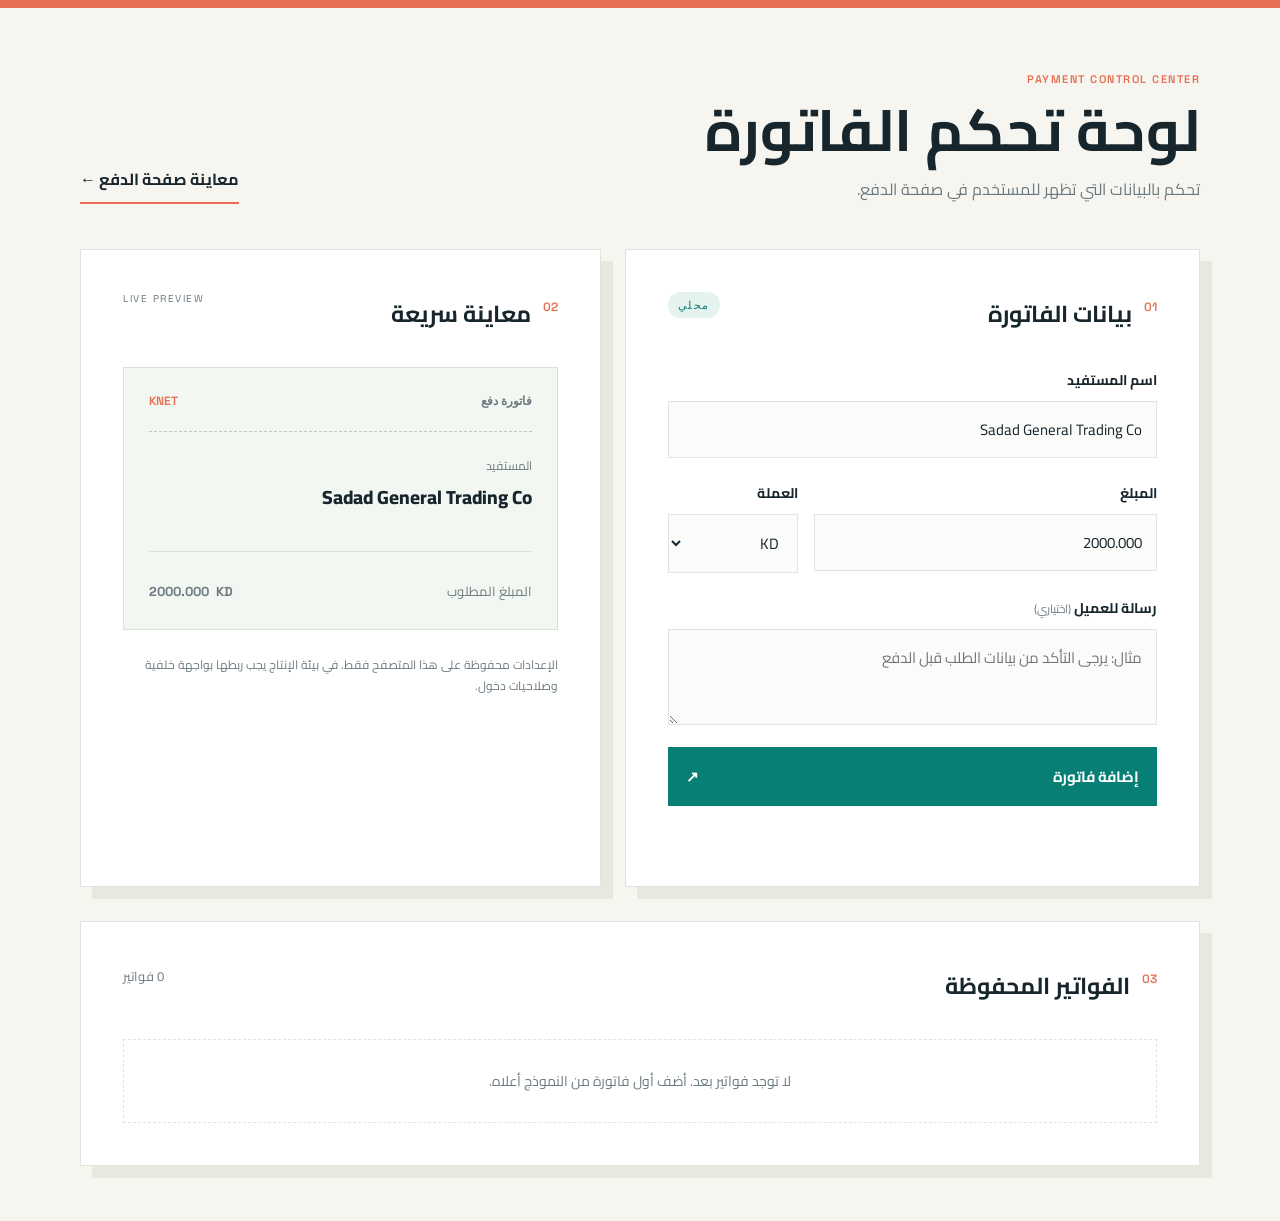
==== admin.html @ b4669587 "Add admin panel and invoice management features with configuration handling" ====
<!doctype html>
<html lang="ar" dir="rtl">
<head>
    <meta charset="utf-8">
    <meta name="viewport" content="width=device-width, initial-scale=1">
    <title>لوحة تحكم الفواتير</title>
    <link rel="stylesheet" href="css/admin.css">
</head>
<body>
    <main class="admin-shell">
        <header class="admin-header">
            <div>
                <p class="eyebrow">PAYMENT CONTROL CENTER</p>
                <h1>لوحة تحكم الفاتورة</h1>
                <p class="subtitle">تحكم بالبيانات التي تظهر للمستخدم في صفحة الدفع.</p>
            </div>
            <a class="preview-link" href="index.html">معاينة صفحة الدفع <span aria-hidden="true">←</span></a>
        </header>

        <section class="dashboard-grid">
            <form class="settings-panel" id="invoiceSettings">
                <div class="panel-heading">
                    <div>
                        <span class="section-number">01</span>
                        <h2>بيانات الفاتورة</h2>
                    </div>
                    <span class="status-dot">محلي</span>
                </div>

                <label for="merchantName">اسم المستفيد</label>
                <input id="merchantName" name="merchantName" type="text" maxlength="80" required>

                <div class="field-row">
                    <div>
                        <label for="amount">المبلغ</label>
                        <input id="amount" name="amount" inputmode="decimal" pattern="[0-9]+([.][0-9]{1,3})?" required>
                    </div>
                    <div>
                        <label for="currency">العملة</label>
                        <select id="currency" name="currency">
                            <option value="KD">KD</option>
                            <option value="SAR">SAR</option>
                            <option value="AED">AED</option>
                            <option value="USD">USD</option>
                        </select>
                    </div>
                </div>

                <label for="customerMessage">رسالة للعميل <small>(اختياري)</small></label>
                <textarea id="customerMessage" name="customerMessage" maxlength="140" placeholder="مثال: يرجى التأكد من بيانات الطلب قبل الدفع"></textarea>

                <div class="form-actions">
                    <button class="save-button" id="saveButton" type="submit"><span>إضافة فاتورة</span><span aria-hidden="true">↗</span></button>
                    <button class="cancel-edit" id="cancelEdit" type="button" hidden>إلغاء التعديل</button>
                </div>
                <p class="feedback" id="feedback" role="status"></p>
            </form>

            <aside class="preview-panel">
                <div class="panel-heading">
                    <div>
                        <span class="section-number">02</span>
                        <h2>معاينة سريعة</h2>
                    </div>
                    <span class="live-label">LIVE PREVIEW</span>
                </div>
                <div class="invoice-preview">
                    <div class="preview-topline"><span>فاتورة دفع</span><span class="preview-badge">KNET</span></div>
                    <div class="preview-rule"></div>
                    <p class="preview-label">المستفيد</p>
                    <p class="preview-merchant" id="previewMerchant"></p>
                    <div class="preview-total">
                        <span>المبلغ المطلوب</span>
                        <strong><span id="previewAmount"></span> <span id="previewCurrency"></span></strong>
                    </div>
                    <p class="preview-message" id="previewMessage"></p>
                </div>
                <p class="local-note">الإعدادات محفوظة على هذا المتصفح فقط. في بيئة الإنتاج يجب ربطها بواجهة خلفية وصلاحيات دخول.</p>
            </aside>
        </section>

        <section class="invoices-panel">
            <div class="panel-heading">
                <div>
                    <span class="section-number">03</span>
                    <h2>الفواتير المحفوظة</h2>
                </div>
                <span class="invoice-count" id="invoiceCount">0 فواتير</span>
            </div>
            <div class="invoice-list" id="invoiceList"></div>
            <p class="empty-state" id="emptyState">لا توجد فواتير بعد. أضف أول فاتورة من النموذج أعلاه.</p>
        </section>
    </main>
    <script src="js/admin.js"></script>
</body>
</html>
---- css/admin.css ----
@import url('https://fonts.googleapis.com/css2?family=Cairo:wght@400;600;700;800&family=Space+Grotesk:wght@500;600&display=swap');

:root {
    --ink: #17252d;
    --muted: #6b7a80;
    --paper: #f6f5f0;
    --white: #fff;
    --teal: #087f75;
    --teal-dark: #056058;
    --coral: #e66e52;
    --line: #dfe5df;
}

* { box-sizing: border-box; }
body { margin: 0; color: var(--ink); background: var(--paper); font-family: Cairo, sans-serif; }
body:before { content: ""; position: fixed; inset: 0 0 auto; height: 8px; background: var(--coral); z-index: 2; }
.admin-shell { width: min(1120px, calc(100% - 40px)); margin: 0 auto; padding: 72px 0 55px; }
.admin-header { display: flex; align-items: flex-end; justify-content: space-between; gap: 30px; margin-bottom: 45px; }
.eyebrow, .live-label, .status-dot { letter-spacing: 1.5px; font-family: 'Space Grotesk', sans-serif; font-size: 11px; }
.eyebrow { color: var(--coral); margin: 0 0 12px; font-weight: 600; }
h1, h2, p { margin-top: 0; }
h1 { font-size: clamp(32px, 5vw, 58px); line-height: 1.1; margin-bottom: 12px; letter-spacing: 0; }
.subtitle { color: var(--muted); font-size: 16px; margin-bottom: 0; }
.preview-link { color: var(--ink); border-bottom: 2px solid var(--coral); padding: 8px 0; text-decoration: none; font-weight: 700; white-space: nowrap; }
.dashboard-grid { display: grid; grid-template-columns: 1.05fr .95fr; gap: 24px; }
.settings-panel, .preview-panel { background: var(--white); border: 1px solid var(--line); padding: clamp(24px, 4vw, 42px); box-shadow: 12px 12px 0 #e7e9df; }
.panel-heading { display: flex; align-items: flex-start; justify-content: space-between; margin-bottom: 32px; }
.panel-heading > div { display: flex; align-items: flex-start; gap: 12px; }
.section-number { color: var(--coral); font: 600 12px 'Space Grotesk', sans-serif; padding-top: 7px; }
h2 { font-size: 23px; margin-bottom: 0; }
.status-dot { color: var(--teal); background: #e5f3ef; padding: 6px 10px; border-radius: 30px; }
.live-label { color: var(--muted); font-size: 10px; }
label { display: block; font-weight: 700; font-size: 14px; margin: 0 0 8px; }
small { color: var(--muted); font-weight: 400; }
input, select, textarea { display: block; width: 100%; border: 1px solid var(--line); background: #fbfcfa; color: var(--ink); padding: 13px 14px; font: inherit; font-size: 15px; outline: none; border-radius: 0; margin-bottom: 22px; }
input:focus, select:focus, textarea:focus { border-color: var(--teal); box-shadow: 0 0 0 3px #dff0ec; }
textarea { min-height: 96px; resize: vertical; }
.field-row { display: grid; grid-template-columns: 1fr 130px; gap: 16px; }
.save-button { display: flex; justify-content: space-between; align-items: center; width: 100%; border: 0; background: var(--teal); color: var(--white); padding: 15px 18px; font: 700 15px Cairo, sans-serif; cursor: pointer; }
.save-button:hover { background: var(--teal-dark); }
.form-actions { display: flex; gap: 10px; align-items: stretch; }
.form-actions .save-button { flex: 1; }
.cancel-edit { border: 1px solid var(--line); background: var(--white); color: var(--muted); padding: 0 16px; font: 600 13px Cairo, sans-serif; cursor: pointer; }
.cancel-edit:hover { color: var(--ink); border-color: var(--ink); }
.feedback { min-height: 24px; margin: 14px 0 0; font-size: 13px; }
.feedback.success { color: var(--teal); }
.invoice-preview { background: #f3f7f1; border: 1px solid #d5e3d9; padding: 25px; margin-top: 10px; }
.preview-topline { display: flex; justify-content: space-between; color: var(--muted); font: 600 12px 'Space Grotesk', sans-serif; }
.preview-badge { color: var(--coral); }
.preview-rule { border-top: 1px dashed #bacbc0; margin: 22px 0; }
.preview-label { color: var(--muted); font-size: 12px; margin-bottom: 2px; }
.preview-merchant { font-size: 19px; font-weight: 800; margin-bottom: 36px; }
.preview-total { display: flex; justify-content: space-between; gap: 12px; border-top: 1px solid #d5e3d9; padding-top: 16px; align-items: baseline; }
.preview-total span { color: var(--muted); font-size: 13px; }
.preview-total strong { color: var(--teal); font: 700 28px 'Space Grotesk', sans-serif; direction: ltr; }
.preview-message { color: var(--muted); border-right: 3px solid var(--coral); padding-right: 12px; margin: 26px 0 0; font-size: 13px; }
.local-note { color: var(--muted); font-size: 12px; line-height: 1.8; margin: 24px 0 0; }
.invoices-panel { margin-top: 34px; background: var(--white); border: 1px solid var(--line); padding: clamp(24px, 4vw, 42px); box-shadow: 12px 12px 0 #e7e9df; }
.invoice-count { color: var(--muted); font-size: 13px; }
.invoice-list { display: grid; gap: 10px; }
.invoice-item { display: flex; justify-content: space-between; align-items: center; gap: 20px; border-top: 1px solid var(--line); padding: 20px 0; }
.invoice-item-main { min-width: 0; }
.invoice-id { color: var(--coral); font: 600 11px 'Space Grotesk', sans-serif; letter-spacing: .8px; }
.invoice-item h3 { font-size: 17px; margin: 5px 0 2px; overflow-wrap: anywhere; }
.invoice-item p { color: var(--muted); font-size: 12px; margin: 0; }
.invoice-item p span { color: var(--coral); padding: 0 5px; }
.invoice-item-actions { display: flex; gap: 7px; flex-wrap: wrap; justify-content: flex-end; }
.icon-action { border: 1px solid var(--line); background: var(--white); color: var(--ink); padding: 8px 11px; font: 600 12px Cairo, sans-serif; cursor: pointer; white-space: nowrap; }
.icon-action:hover { border-color: var(--teal); color: var(--teal); }
.delete-action:hover { border-color: var(--coral); color: var(--coral); }
.empty-state { color: var(--muted); text-align: center; border: 1px dashed var(--line); padding: 28px 15px; margin: 0; font-size: 14px; }
@media (max-width: 760px) { .admin-shell { width: min(100% - 28px, 560px); padding-top: 52px; } .admin-header { display: block; margin-bottom: 32px; } .preview-link { display: inline-block; margin-top: 20px; } .dashboard-grid { grid-template-columns: 1fr; } .settings-panel, .preview-panel { box-shadow: 7px 7px 0 #e7e9df; } }
@media (max-width: 600px) { .invoice-item { display: block; } .invoice-item-actions { justify-content: flex-start; margin-top: 14px; } .invoices-panel { box-shadow: 7px 7px 0 #e7e9df; } }
@media (max-width: 420px) { .field-row { grid-template-columns: 1fr; gap: 0; } }
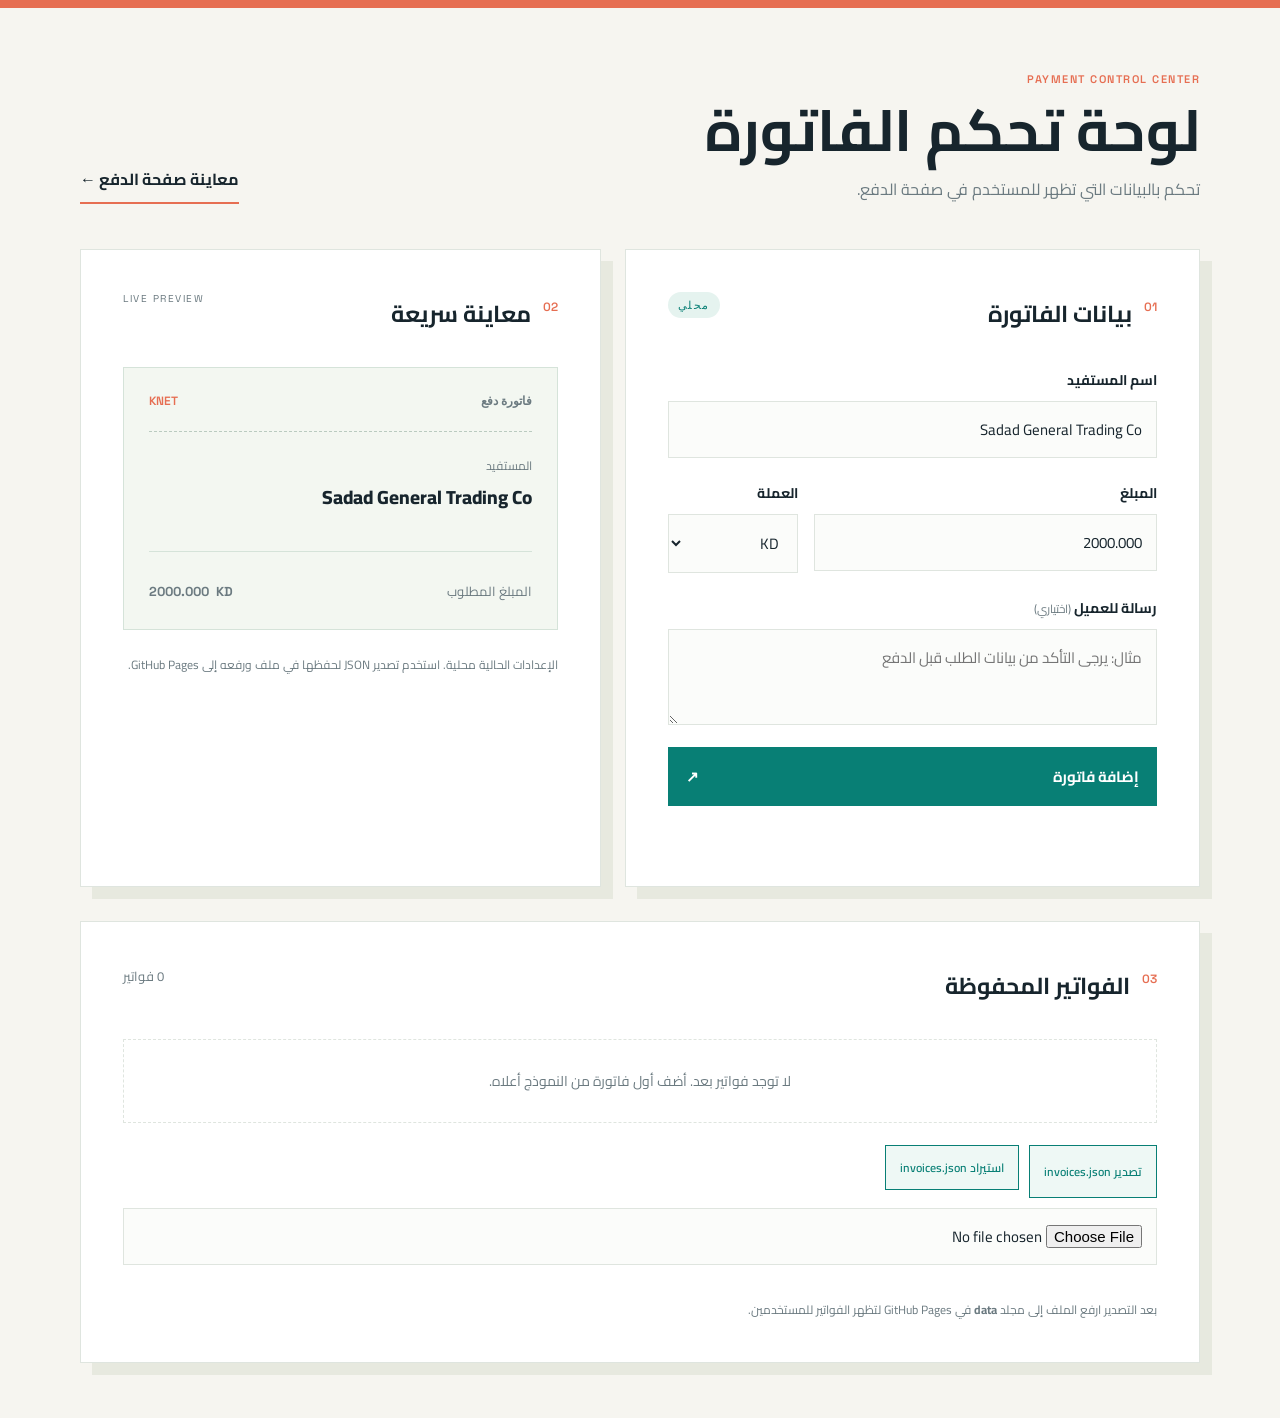
==== commit f4504be1: "Add invoice export/import functionality and update local storage handling" ====
--- a/admin.html
+++ b/admin.html
@@ -75,7 +75,7 @@
                     </div>
                     <p class="preview-message" id="previewMessage"></p>
                 </div>
-                <p class="local-note">الإعدادات محفوظة على هذا المتصفح فقط. في بيئة الإنتاج يجب ربطها بواجهة خلفية وصلاحيات دخول.</p>
+                <p class="local-note">الإعدادات الحالية محلية. استخدم تصدير JSON لحفظها في ملف ورفعه إلى GitHub Pages.</p>
             </aside>
         </section>
 
@@ -89,6 +89,12 @@
             </div>
             <div class="invoice-list" id="invoiceList"></div>
             <p class="empty-state" id="emptyState">لا توجد فواتير بعد. أضف أول فاتورة من النموذج أعلاه.</p>
+            <div class="file-actions">
+                <button class="file-button" id="exportInvoices" type="button">تصدير invoices.json</button>
+                <label class="file-button" for="importInvoices">استيراد invoices.json</label>
+                <input id="importInvoices" type="file" accept="application/json,.json" hidden>
+            </div>
+            <p class="file-note">بعد التصدير ارفع الملف إلى مجلد <strong>data</strong> في GitHub Pages لتظهر الفواتير للمستخدمين.</p>
         </section>
     </main>
     <script src="js/admin.js"></script>
--- a/css/admin.css
+++ b/css/admin.css
@@ -69,6 +69,10 @@
 .icon-action:hover { border-color: var(--teal); color: var(--teal); }
 .delete-action:hover { border-color: var(--coral); color: var(--coral); }
 .empty-state { color: var(--muted); text-align: center; border: 1px dashed var(--line); padding: 28px 15px; margin: 0; font-size: 14px; }
+.file-actions { display: flex; gap: 10px; flex-wrap: wrap; margin-top: 22px; }
+.file-button { border: 1px solid var(--teal); background: #eef8f5; color: var(--teal); padding: 10px 14px; font: 600 12px Cairo, sans-serif; cursor: pointer; }
+.file-button:hover { background: var(--teal); color: #fff; }
+.file-note { color: var(--muted); font-size: 12px; line-height: 1.8; margin: 12px 0 0; }
 @media (max-width: 760px) { .admin-shell { width: min(100% - 28px, 560px); padding-top: 52px; } .admin-header { display: block; margin-bottom: 32px; } .preview-link { display: inline-block; margin-top: 20px; } .dashboard-grid { grid-template-columns: 1fr; } .settings-panel, .preview-panel { box-shadow: 7px 7px 0 #e7e9df; } }
 @media (max-width: 600px) { .invoice-item { display: block; } .invoice-item-actions { justify-content: flex-start; margin-top: 14px; } .invoices-panel { box-shadow: 7px 7px 0 #e7e9df; } }
 @media (max-width: 420px) { .field-row { grid-template-columns: 1fr; gap: 0; } }
